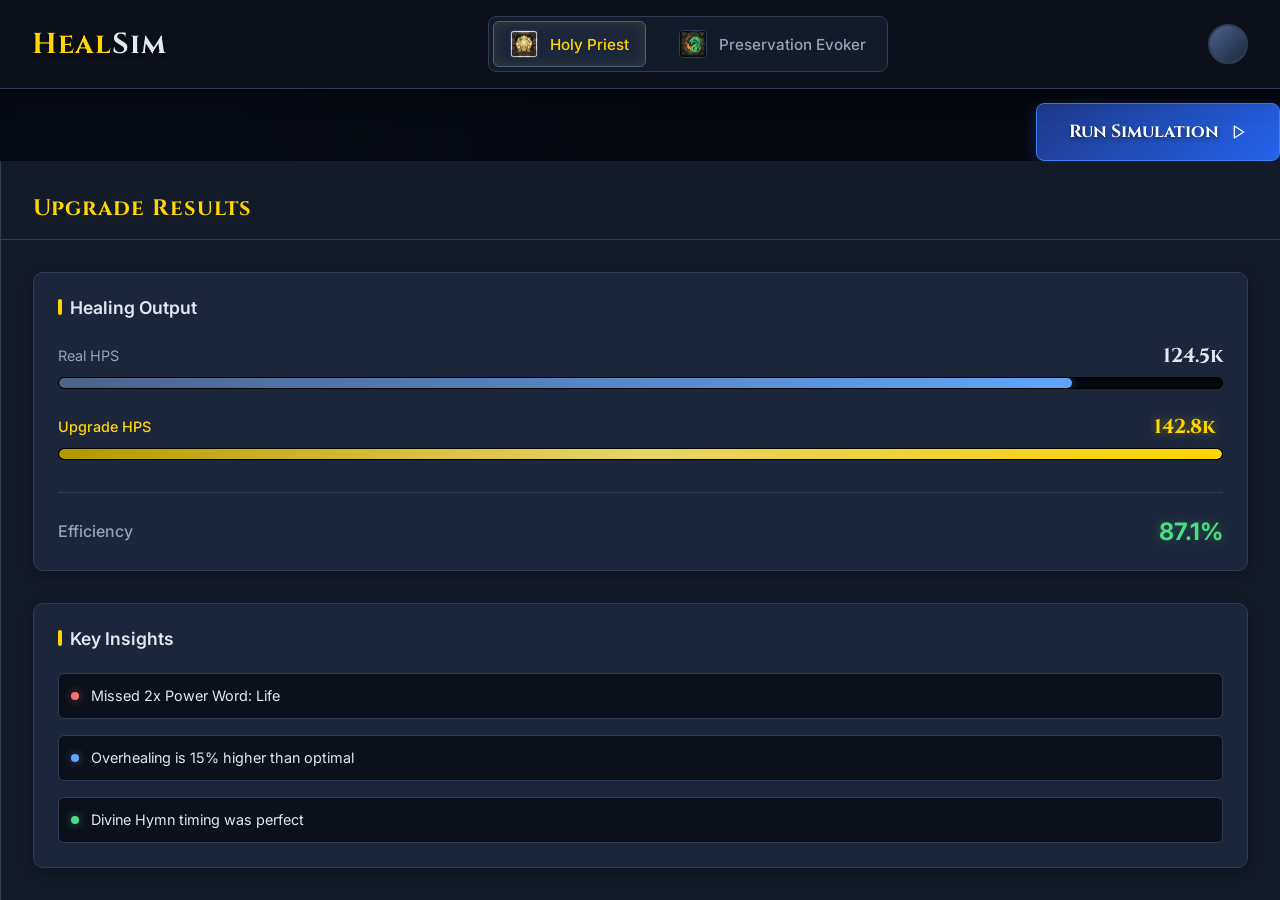
==== index.html @ 7f8eb834 "Primeiro commit" ====
<!DOCTYPE html>
<html lang="en">

<head>
    <meta charset="UTF-8">
    <meta name="viewport" content="width=device-width, initial-scale=1.0">
    <meta name="referrer" content="no-referrer">
    <title>HealSim - WoW Healer Simulator</title>
    <link rel="stylesheet" href="styles.css">
    <link href="https://fonts.googleapis.com/css2?family=Cinzel:wght@500;700&family=Inter:wght@400;500;600&display=swap"
        rel="stylesheet">
    <script>const whTooltips = { colorLinks: false, iconizeLinks: true, renameLinks: false };</script>
    <script src="https://wow.zamimg.com/widgets/power.js"></script>
</head>

<body>
    <div class="dashboard-container">
        <!-- Top Navigation / Class Selector -->
        <header class="topbar">
            <div class="logo">
                <span class="logo-gold">Heal</span>Sim
            </div>
            <div class="class-selector">
                <button class="class-btn active" id="btn-priest">
                    <img src="assets/holy_priest_icon.png" alt="Holy Priest" class="class-icon">
                    <span>Holy Priest</span>
                </button>
                <button class="class-btn" id="btn-evoker">
                    <img src="assets/evoker_icon.png" alt="Preservation Evoker" class="class-icon">
                    <span>Preservation Evoker</span>
                </button>
            </div>
            <div class="user-profile">
                <!-- User placeholder -->
                <div class="avatar"></div>
            </div>
        </header>

        <div class="main-layout">
            <!-- Center Panel -->
            <main class="center-panel">
                <section class="simulation-options-section">
                    <h2 class="section-title">
                        <svg xmlns="http://www.w3.org/2000/svg" width="20" height="20" viewBox="0 0 24 24" fill="none"
                            stroke="var(--gold)" stroke-width="2" stroke-linecap="round" stroke-linejoin="round"
                            style="margin-right: 8px; vertical-align: middle;">
                            <polyline points="9 11 12 14 22 4"></polyline>
                            <path d="M21 12v7a2 2 0 0 1-2 2H5a2 2 0 0 1-2-2V5a2 2 0 0 1 2-2h11"></path>
                        </svg>
                        Simulation Options
                    </h2>

                    <div class="sim-options-grid">
                        <div class="sim-option-group">
                            <label for="fight-style">Fight Style</label>
                            <select id="fight-style" class="sim-dropdown">
                                <option value="Dungeon">Mythic+ (5-man)</option>
                                <option value="Raid">Raid (20-man)</option>
                            </select>
                            <span class="option-hint">Scales base healing throughput & AoE effectiveness.</span>
                        </div>

                        <div class="sim-option-group">
                            <label for="fight-length">Fight Length</label>
                            <select id="fight-length" class="sim-dropdown">
                                <option value="120">2 minutes (Quick Boss / Trash)</option>
                                <option value="180" selected>3 minutes (Average M+ Boss)</option>
                                <option value="300">5 minutes (Raid Boss / Tyrannical)</option>
                                <option value="420">7 minutes (End Boss)</option>
                            </select>
                            <span class="option-hint">Longer fights heavily tax Mana Efficiency.</span>
                        </div>

                        <div class="sim-option-group" style="grid-column: span 2;">
                            <label for="healing-requirement">Primary Healing Requirement</label>
                            <select id="healing-requirement" class="sim-dropdown">
                                <option value="Balanced" selected>Balanced Profile (Mix of all)</option>
                                <option value="Spot">Spot Healing (Heavy Single Target tank/player damage)</option>
                                <option value="Burst">Burst Healing (Sudden massive AoE drops)</option>
                                <option value="Sustain">Sustain Healing (Heavy continuous aura damage rot)</option>
                                <option value="Ramp">Ramp Healing (Large predictable hits requiring setup)</option>
                            </select>
                            <span class="option-hint">Dictates efficiency based on Class Toolkit & Talents.</span>
                        </div>
                    </div>
                </section>

                <section class="simulation-config-section">
                    <div class="section-header-row">
                        <h2 class="section-title">Player Configuration</h2>
                        <button id="btn-load-stats" class="btn-secondary">
                            <svg xmlns="http://www.w3.org/2000/svg" width="14" height="14" viewBox="0 0 24 24"
                                fill="none" stroke="currentColor" stroke-width="2" stroke-linecap="round"
                                stroke-linejoin="round">
                                <path d="M21 15v4a2 2 0 0 1-2 2H5a2 2 0 0 1-2-2v-4"></path>
                                <polyline points="7 10 12 15 17 10"></polyline>
                                <line x1="12" y1="15" x2="12" y2="3"></line>
                            </svg>
                            Load Real Stats from Log
                        </button>
                    </div>

                    <div class="config-grid">
                        <!-- Stats Column / SimC Import -->
                        <div>
                            <div class="stats-panel" id="simc-import-section">
                                <h3 class="panel-subtitle"
                                    style="display: flex; justify-content: space-between; align-items: center;">
                                    Import /simc Output
                                    <svg xmlns="http://www.w3.org/2000/svg" width="16" height="16" viewBox="0 0 24 24"
                                        fill="none" stroke="currentColor" stroke-width="2" stroke-linecap="round"
                                        stroke-linejoin="round" style="color: var(--gold);">
                                        <path d="M21 15v4a2 2 0 0 1-2 2H5a2 2 0 0 1-2-2v-4"></path>
                                        <polyline points="7 10 12 15 17 10"></polyline>
                                        <line x1="12" y1="15" x2="12" y2="3"></line>
                                    </svg>
                                </h3>
                                <p style="color: var(--text-muted); font-size: 0.85rem; margin-bottom: 1rem;">Paste your
                                    SimulationCraft output below to load your Equipped Gear, Bags, and Great Vault.</p>
                                <textarea id="simc-input-text" class="stat-input"
                                    style="width: 100%; height: 120px; font-family: monospace; resize: vertical; padding: 0.5rem; border-color: var(--gold);"
                                    placeholder="Paste SimC text here..."></textarea>
                                <button id="btn-import-simc" class="btn-primary"
                                    style="width: 100%; margin-top: 1rem; padding: 0.75rem;">Import Gear &
                                    Talents</button>
                            </div>

                            <div class="stats-panel" style="margin-top: 1.5rem; opacity: 0.7;">
                                <h3 class="panel-subtitle">Manual Stat Overrides</h3>

                                <div class="stat-row"
                                    style="border-bottom: 1px solid var(--border-metal); padding-bottom: 0.5rem; margin-bottom: 1rem;">
                                    <label style="color: var(--gold);">Stat Profile</label>
                                    <div style="display: flex; gap: 1rem;">
                                        <label
                                            style="color: var(--text-main); width: 80px; text-align: center;">Base</label>
                                        <label style="color: #4ade80; width: 80px; text-align: center;">+Item</label>
                                    </div>
                                </div>
                                <div class="stat-row">
                                    <label>Intellect</label>
                                    <div style="display: flex; gap: 1rem;">
                                        <input type="number" id="base-intellect" class="stat-input" style="width: 80px;"
                                            value="14500">
                                        <input type="number" id="upg-intellect" class="stat-input"
                                            style="width: 80px; border-color: rgba(74, 222, 128, 0.5); color: #4ade80;"
                                            value="0">
                                    </div>
                                </div>
                                <div class="stat-row">
                                    <label>Haste Rating</label>
                                    <div style="display: flex; gap: 1rem;">
                                        <input type="number" id="base-haste" class="stat-input" style="width: 80px;"
                                            value="4200">
                                        <input type="number" id="upg-haste" class="stat-input"
                                            style="width: 80px; border-color: rgba(74, 222, 128, 0.5); color: #4ade80;"
                                            value="0">
                                    </div>
                                </div>
                                <div class="stat-row">
                                    <label>Critical Strike</label>
                                    <div style="display: flex; gap: 1rem;">
                                        <input type="number" id="base-crit" class="stat-input" style="width: 80px;"
                                            value="3800">
                                        <input type="number" id="upg-crit" class="stat-input"
                                            style="width: 80px; border-color: rgba(74, 222, 128, 0.5); color: #4ade80;"
                                            value="0">
                                    </div>
                                </div>
                                <div class="stat-row">
                                    <label>Mastery</label>
                                    <div style="display: flex; gap: 1rem;">
                                        <input type="number" id="base-mastery" class="stat-input" style="width: 80px;"
                                            value="2100">
                                        <input type="number" id="upg-mastery" class="stat-input"
                                            style="width: 80px; border-color: rgba(74, 222, 128, 0.5); color: #4ade80;"
                                            value="0">
                                    </div>
                                </div>
                                <div class="stat-row">
                                    <label>Versatility</label>
                                    <div style="display: flex; gap: 1rem;">
                                        <input type="number" id="base-versatility" class="stat-input"
                                            style="width: 80px;" value="1500">
                                        <input type="number" id="upg-versatility" class="stat-input"
                                            style="width: 80px; border-color: rgba(74, 222, 128, 0.5); color: #4ade80;"
                                            value="0">
                                    </div>
                                </div>
                            </div>
                        </div>
                    </div>

                    <!-- Talents Column -->
                    <div class="talents-panel">
                        <h3 class="panel-subtitle">Talents & Synergies</h3>

                        <!-- Visual Talent Calculator -->
                        <div class="talent-calculator-panel mt-4">
                            <div class="section-header-row">
                                <h2 class="section-title">Talent Trees</h2>
                            </div>
                            <div class="talent-tree-container"
                                style="display: flex; gap: 1rem; overflow-x: auto; padding-bottom: 1rem;">

                                <!-- Panel 1: Class Tree -->
                                <div class="tree-panel"
                                    style="flex: 1; min-width: 250px; background: rgba(0,0,0,0.2); border-radius: 8px; padding: 1rem;">
                                    <div
                                        style="text-align: center; color: var(--gold); margin-bottom: 1rem; font-weight: bold; text-transform: uppercase; font-size: 0.9rem; letter-spacing: 1px;">
                                        Priest</div>
                                    <div class="talent-grid class-grid" style="position: relative;">
                                        <svg class="talent-connections" id="class-links-svg"
                                            style="position:absolute; top:0; left:0; width:100%; height:100%; pointer-events:none; z-index:0;"></svg>
                                        <div id="priest-class-tree"
                                            style="position:relative; z-index:1; display:grid; grid-template-columns: repeat(9, 1fr); gap: 0.5rem;">
                                        </div>
                                    </div>
                                    <div class="talent-points-counter" style="text-align: center; margin-top: 1rem;">
                                        <span id="class-points-spent">0</span> / 31
                                    </div>
                                </div>

                                <!-- Panel 2: Hero Tree -->
                                <div class="tree-panel hero-panel"
                                    style="flex: 0.8; min-width: 200px; background: rgba(0,0,0,0.2); border-radius: 8px; padding: 1rem; border: 1px solid rgba(255, 215, 0, 0.3);">
                                    <div style="text-align: center; color: var(--gold); margin-bottom: 1rem;">
                                        <select id="hero-talent-select" class="hero-talent-dropdown"
                                            style="background: transparent; border: none; color: var(--gold); font-size: 1rem; font-weight: bold; cursor: pointer; outline: none; text-align: center; text-transform: uppercase;">
                                            <option value="archon">Archon</option>
                                            <option value="oracle">Oracle</option>
                                        </select>
                                    </div>
                                    <div class="talent-grid hero-grid" style="position: relative;">
                                        <svg class="talent-connections" id="hero-links-svg"
                                            style="position:absolute; top:0; left:0; width:100%; height:100%; pointer-events:none; z-index:0;"></svg>
                                        <div id="hero-talent-tree"
                                            style="position:relative; z-index:1; display:grid; grid-template-columns: repeat(5, 1fr); gap: 0.5rem;">
                                        </div>
                                    </div>
                                </div>

                                <!-- Panel 3: Spec Tree -->
                                <div class="tree-panel"
                                    style="flex: 1; min-width: 250px; background: rgba(0,0,0,0.2); border-radius: 8px; padding: 1rem;">
                                    <div
                                        style="text-align: center; color: var(--gold); margin-bottom: 1rem; font-weight: bold; text-transform: uppercase; font-size: 0.9rem; letter-spacing: 1px;">
                                        Holy</div>
                                    <div class="talent-grid spec-grid" style="position: relative;">
                                        <svg class="talent-connections" id="spec-links-svg"
                                            style="position:absolute; top:0; left:0; width:100%; height:100%; pointer-events:none; z-index:0;"></svg>
                                        <div id="holy-spec-tree"
                                            style="position:relative; z-index:1; display:grid; grid-template-columns: repeat(9, 1fr); gap: 0.5rem;">
                                        </div>
                                    </div>
                                    <div class="talent-points-counter" style="text-align: center; margin-top: 1rem;">
                                        <span id="spec-points-spent">0</span> / 30
                                    </div>
                                </div> <!-- Closes tree-panel -->

                            </div> <!-- Closes talent-tree-container -->
                        </div> <!-- Closes talent-calculator-panel -->
                    </div> <!-- Closes talents-panel -->
        </div> <!-- Closes config-grid -->

        <!-- Full Width Top Gear Grid (Raidbots Style) -->
        <div id="top-gear-section"
            style="display: none; margin-top: 2rem; background: rgba(0,0,0,0.2); border: 1px solid var(--border-metal); border-radius: 8px; padding: 1.5rem;">
            <div class="section-header-row"
                style="margin-bottom: 1rem; border-bottom: 1px solid rgba(255, 255, 255, 0.1); padding-bottom: 0.5rem;">
                <h2 class="section-title" style="color: var(--gold); font-size: 1.2rem;">Top Gear Selection</h2>
                <span style="font-size: 0.85rem; color: var(--text-muted);">Select multiple pieces of gear to simulate
                    upgrades</span>
            </div>

            <div id="gear-list-container" class="raidbots-gear-grid">
                <!-- JS will inject slot groups and gear cards here -->
            </div>
        </div>

        <div class="action-row">
            <button class="btn-analyze" id="btn-simulate">
                Run Simulation
                <svg xmlns="http://www.w3.org/2000/svg" width="16" height="16" viewBox="0 0 24 24" fill="none"
                    stroke="currentColor" stroke-width="2" stroke-linecap="round" stroke-linejoin="round">
                    <polygon points="5 3 19 12 5 21 5 3"></polygon>
                </svg>
            </button>
        </div>
        </section>
        </main>

        <!-- Right Panel -->
        <aside class="right-panel">
            <div class="panel-header">
                <h2>Upgrade Results</h2>
            </div>

            <div class="results-container">
                <!-- Progress Card -->
                <div class="result-card performance-card">
                    <div class="card-title">Healing Output</div>

                    <div class="metric-row">
                        <span class="metric-label">Real HPS</span>
                        <span class="metric-value real-value">124.5k</span>
                    </div>

                    <div class="progress-track" title="Real HPS Output">
                        <div class="progress-fill real-fill" style="width: 0%;"></div>
                    </div>

                    <div class="metric-row mt-4">
                        <span class="metric-label highlight-gold">Upgrade HPS</span>
                        <div style="display: flex; gap: 0.5rem; align-items: baseline;">
                            <span class="metric-value potential-value">142.8k</span>
                            <span id="upgrade-diff-text"
                                style="color: #4ade80; font-size: 0.9rem; font-weight: 500;"></span>
                        </div>
                    </div>

                    <div class="progress-track potential-track" title="Upgrade HPS Output">
                        <div class="progress-fill potential-fill" style="width: 0%;">
                            <div class="progress-glow"></div>
                        </div>
                    </div>

                    <div class="efficiency-score">
                        <span>Efficiency</span>
                        <span class="score-value">87.1%</span>
                    </div>
                </div>

                <!-- Details Card -->
                <div class="result-card details-card">
                    <div class="card-title">Key Insights</div>
                    <ul class="insights-list">
                        <li>
                            <div class="insight-icon warning"></div>
                            <div class="insight-text">Missed 2x Power Word: Life</div>
                        </li>
                        <li>
                            <div class="insight-icon info"></div>
                            <div class="insight-text">Overhealing is 15% higher than optimal</div>
                        </li>
                        <li>
                            <div class="insight-icon success"></div>
                            <div class="insight-text">Divine Hymn timing was perfect</div>
                        </li>
                    </ul>
                </div>
            </div>
        </aside>
    </div>
    </div>

    <!-- JavaScript Base -->
    <script src="simc_parser.js"></script>
    <script src="talents.js"></script>
    <script src="script.js"></script>
</body>

</html>
---- styles.css ----
:root {
    /* Color Palette */
    --bg-darker: #05080f;
    --bg-dark: #0b101a;
    --bg-panel: #131a28;
    --bg-element: #1c263b;
    --bg-hover: #26334d;

    --border-metal: #2e3c54;
    --border-metal-light: #4c638a;

    --text-main: #e2e8f0;
    --text-muted: #94a3b8;

    --gold: #FFD700;
    --gold-dim: #b39700;
    --gold-glow: rgba(255, 215, 0, 0.4);

    --blue-dark: #1e3a8a;
    --blue-glow: rgba(30, 58, 138, 0.5);

    /* Typography */
    --font-ui: 'Inter', sans-serif;
    --font-fantasy: 'Cinzel', serif;
}

* {
    margin: 0;
    padding: 0;
    box-sizing: border-box;
}

body {
    background-color: var(--bg-darker);
    color: var(--text-main);
    font-family: var(--font-ui);
    height: 100vh;
    display: flex;
    justify-content: center;
    background-image:
        radial-gradient(circle at 10% 20%, rgba(30, 58, 138, 0.05) 0%, transparent 40%),
        radial-gradient(circle at 90% 80%, rgba(255, 215, 0, 0.03) 0%, transparent 40%);
    overflow: hidden;
}

.dashboard-container {
    width: 100%;
    max-width: 1600px;
    height: 100vh;
    display: flex;
    flex-direction: column;
}

/* --- Topbar --- */
.topbar {
    display: flex;
    justify-content: space-between;
    align-items: center;
    padding: 1rem 2rem;
    background-color: var(--bg-dark);
    border-bottom: 1px solid var(--border-metal);
    box-shadow: 0 4px 20px rgba(0, 0, 0, 0.5);
    z-index: 10;
}

.logo {
    font-family: var(--font-fantasy);
    font-size: 1.8rem;
    font-weight: 700;
    letter-spacing: 1px;
    text-shadow: 0 2px 4px rgba(0, 0, 0, 0.8);
}

.logo-gold {
    color: var(--gold);
}

.class-selector {
    display: flex;
    gap: 1rem;
    background-color: var(--bg-panel);
    padding: 0.25rem;
    border-radius: 8px;
    border: 1px solid var(--border-metal);
}

.class-btn {
    display: flex;
    align-items: center;
    gap: 0.75rem;
    padding: 0.5rem 1rem;
    background: transparent;
    border: 1px solid transparent;
    border-radius: 6px;
    color: var(--text-muted);
    font-family: var(--font-ui);
    font-size: 0.95rem;
    font-weight: 500;
    cursor: pointer;
    transition: all 0.3s ease;
}

.class-btn:hover {
    color: var(--text-main);
    background-color: var(--bg-element);
}

.class-btn.active {
    background-color: var(--bg-element);
    border-color: var(--border-metal-light);
    color: var(--gold);
    box-shadow: 0 0 15px rgba(255, 215, 0, 0.1) inset;
}

.class-icon {
    width: 28px;
    height: 28px;
    border-radius: 4px;
    border: 1px solid var(--border-metal);
    object-fit: cover;
}

.user-profile .avatar {
    width: 40px;
    height: 40px;
    border-radius: 50%;
    background: linear-gradient(135deg, var(--border-metal-light) 0%, var(--bg-element) 100%);
    border: 2px solid var(--border-metal);
}

/* --- Main Layout --- */
.main-layout {
    display: grid;
    grid-template-columns: 1fr 400px;
    flex: 1;
    overflow: hidden;
    min-height: 0;
}

/* --- Center Panel --- */
.center-panel {
    padding: 3rem;
    overflow-y: auto;
    display: flex;
    flex-direction: column;
    gap: 4rem;
    min-height: 0;
}

.section-title {
    font-family: var(--font-fantasy);
    font-size: 1.5rem;
    margin-bottom: 1.5rem;
    color: var(--text-main);
    border-bottom: 1px solid var(--border-metal);
    padding-bottom: 0.5rem;
    text-transform: uppercase;
    letter-spacing: 2px;
}

/* --- Simulation Options --- */
.simulation-options-section {
    background: var(--bg-panel);
    padding: 2rem;
    border-radius: 8px;
    border: 1px solid var(--border-metal);
}

.section-title {
    font-family: var(--font-fantasy);
    font-size: 1.5rem;
    color: var(--text-main);
    border-bottom: 1px solid var(--border-metal);
    padding-bottom: 0.5rem;
    margin-bottom: 1.5rem;
    display: flex;
    align-items: center;
}

.sim-options-grid {
    display: grid;
    grid-template-columns: 1fr 1fr;
    gap: 2rem;
}

.sim-option-group {
    display: flex;
    flex-direction: column;
    gap: 0.5rem;
}

.sim-option-group label {
    font-weight: 600;
    color: var(--text-main);
    font-size: 0.95rem;
}

.sim-dropdown {
    background: var(--bg-element);
    color: var(--text-main);
    border: 1px solid var(--border-metal);
    padding: 0.75rem 1rem;
    border-radius: 4px;
    font-family: var(--font-ui);
    font-size: 1rem;
    outline: none;
    cursor: pointer;
    appearance: none;
    background-image: url("data:image/svg+xml,%3Csvg xmlns='http://www.w3.org/2000/svg' viewBox='0 0 24 24' fill='none' stroke='%2394a3b8' stroke-width='2' stroke-linecap='round' stroke-linejoin='round'%3E%3Cpolyline points='6 9 12 15 18 9'%3E%3C/polyline%3E%3C/svg%3E");
    background-repeat: no-repeat;
    background-position: right 1rem center;
    background-size: 1rem;
}

.sim-dropdown:focus {
    border-color: var(--gold-dim);
}

.option-hint {
    font-size: 0.8rem;
    color: var(--text-muted);
}

/* --- Simulation Configurator --- */
.section-header-row {
    display: flex;
    justify-content: space-between;
    align-items: center;
    margin-bottom: 1.5rem;
}

.btn-secondary {
    display: flex;
    align-items: center;
    gap: 0.5rem;
    background: transparent;
    color: var(--gold-dim);
    border: 1px solid var(--border-metal);
    padding: 0.5rem 1rem;
    border-radius: 6px;
    font-family: var(--font-ui);
    font-weight: 500;
    font-size: 0.9rem;
    cursor: pointer;
    transition: all 0.3s ease;
}

.btn-secondary:hover {
    color: var(--gold);
    border-color: var(--gold);
    background: rgba(212, 175, 55, 0.1);
}

.config-grid {
    display: grid;
    grid-template-columns: 1fr 1fr;
    gap: 2rem;
    margin-bottom: 2rem;
}

.panel-subtitle {
    font-family: var(--font-fantasy);
    color: var(--gold);
    font-size: 1.1rem;
    margin-bottom: 1.5rem;
    border-bottom: 1px dashed var(--border-metal);
    padding-bottom: 0.5rem;
}



.hero-talent-section {
    display: flex;
    justify-content: space-between;
    align-items: center;
    margin-bottom: 1.5rem;
    background: rgba(20, 24, 33, 0.4);
    padding: 1rem;
    border-radius: 6px;
    border: 1px solid var(--border-metal);
}

.hero-talent-label {
    font-weight: 600;
    color: var(--gold);
    font-family: var(--font-ui);
}

.hero-talent-dropdown {
    background: var(--bg-surface);
    color: var(--text-base);
    border: 1px solid var(--border-metal);
    padding: 0.5rem 1rem;
    border-radius: 4px;
    font-family: var(--font-ui);
    font-size: 0.95rem;
    outline: none;
    cursor: pointer;
    min-width: 150px;
}

.hero-talent-dropdown:focus {
    border-color: var(--gold-dim);
}

.stats-panel {
    background: var(--bg-panel);
    padding: 1.5rem;
    border-radius: 8px;
    border: 1px solid var(--border-metal);
}

.stat-row {
    display: flex;
    justify-content: space-between;
    align-items: center;
    margin-bottom: 1rem;
}

.stat-row label {
    color: var(--text-muted);
    font-size: 0.95rem;
    font-weight: 500;
}

.stat-input {
    background: var(--bg-darker);
    border: 1px solid var(--border-metal);
    color: var(--text-main);
    padding: 0.5rem 0.75rem;
    border-radius: 4px;
    width: 100px;
    font-family: var(--font-ui);
    font-size: 1rem;
    text-align: right;
    outline: none;
    transition: border-color 0.3s ease;
}

.stat-input:focus {
    border-color: var(--gold);
    box-shadow: 0 0 8px var(--gold-glow);
}

/* --- Visual Talent Calculator --- */
.talent-calculator-panel {
    background: var(--bg-panel);
    padding: 1.5rem;
    border-radius: 8px;
    border: 1px solid var(--border-metal);
}

.talent-points-counter {
    background: var(--bg-dark);
    padding: 0.25rem 0.75rem;
    border-radius: 4px;
    border: 1px solid var(--gold-dim);
    font-family: var(--font-fantasy);
    color: var(--gold);
    font-size: 1.2rem;
    text-shadow: 0 0 5px rgba(255, 215, 0, 0.4);
}

.talent-tree-container {
    position: relative;
    width: 100%;
    min-height: 500px;
    /* Big enough for the grid */
    background-color: var(--bg-darker);
    border: 1px solid #000;
    border-radius: 6px;
    padding: 20px;
    overflow: hidden;
    /* Optional: A subtle dark hex background pattern could go here */
}

/* SVG Lines between nodes */
.talent-connections {
    position: absolute;
    top: 0;
    left: 0;
    width: 100%;
    height: 100%;
    pointer-events: none;
    /* Let clicks pass through */
    z-index: 1;
}

.talent-link-line {
    stroke: var(--border-metal);
    stroke-width: 3;
    transition: stroke 0.3s ease, stroke-width 0.3s ease;
}

.talent-link-line.active {
    stroke: var(--gold);
    stroke-width: 4;
    filter: drop-shadow(0 0 4px var(--gold-glow));
}

/* The Grid */
.talent-grid {
    display: grid;
    /* 10 columns across, roughly */
    grid-template-columns: repeat(10, 1fr);
    /* Auto rows */
    grid-auto-rows: 60px;
    gap: 15px;
    position: relative;
    z-index: 2;
    /* Above the SVG lines */
}

/* A Single Node */
.talent-node-wrapper {
    position: relative;
    width: 48px;
    height: 48px;
    justify-self: center;
    /* Center horizontally in cell */
    align-self: center;
    /* Center vertically in cell */
    cursor: pointer;
    user-select: none;
    transition: transform 0.2s cubic-bezier(0.175, 0.885, 0.32, 1.275);
}

.talent-node-wrapper:hover {
    transform: scale(1.1);
}

/* The actual icon image */
.talent-icon {
    width: 100%;
    height: 100%;
    object-fit: cover;
    filter: grayscale(100%) brightness(0.5);
    /* Inactive by default */
    transition: all 0.3s ease;
    border: 2px solid var(--border-metal);
}

/* Shapes based on talent type */
.talent-type-passive .talent-icon {
    border-radius: 50%;
    /* Circles for passives */
}

.talent-type-active .talent-icon {
    border-radius: 4px;
    /* Squares with slightly rounded corners for active abilities */
}

.talent-type-hero .talent-icon {
    border-radius: 0;
    clip-path: polygon(50% 0%, 100% 25%, 100% 75%, 50% 100%, 0% 75%, 0% 25%);
    /* WoW Hexagonal Hero Talents */
}

/* Active State (Gold) */
.talent-node-wrapper.active .talent-icon {
    filter: grayscale(0%) brightness(1);
    border-color: var(--gold);
    box-shadow: 0 0 12px var(--gold-glow);
}

/* Points Badge (e.g. "1/2" or "1/1") */
.talent-points {
    position: absolute;
    bottom: -6px;
    right: -6px;
    background: #000;
    border: 1px solid var(--gold-dim);
    color: #fff;
    font-size: 0.75rem;
    font-weight: bold;
    padding: 1px 4px;
    border-radius: 3px;
    pointer-events: none;
}

.talent-node-wrapper.maxed .talent-points {
    color: var(--gold);
    border-color: var(--gold);
}

/* Tooltip (Hover Name) */
.talent-tooltip {
    position: absolute;
    bottom: 110%;
    left: 50%;
    transform: translateX(-50%);
    background: rgba(0, 0, 0, 0.9);
    border: 1px solid var(--border-metal-light);
    color: #fff;
    padding: 6px 10px;
    border-radius: 4px;
    font-size: 0.8rem;
    white-space: nowrap;
    pointer-events: none;
    opacity: 0;
    transition: opacity 0.2s ease;
    z-index: 100;
}

.talent-node-wrapper:hover .talent-tooltip {
    opacity: 1;
}

.action-row {
    display: flex;
    justify-content: flex-end;
}

.btn-analyze {
    display: flex;
    align-items: center;
    gap: 0.75rem;
    background: linear-gradient(135deg, var(--blue-dark) 0%, #2563eb 100%);
    color: #fff;
    border: 1px solid #3b82f6;
    padding: 1rem 2rem;
    border-radius: 8px;
    font-family: var(--font-fantasy);
    font-weight: 700;
    font-size: 1.1rem;
    cursor: pointer;
    transition: all 0.3s ease;
    text-shadow: 0 2px 4px rgba(0, 0, 0, 0.5);
    box-shadow: 0 4px 15px rgba(37, 99, 235, 0.3);
}

.btn-analyze:hover {
    background: linear-gradient(135deg, #2563eb 0%, #3b82f6 100%);
    box-shadow: 0 0 20px rgba(59, 130, 246, 0.6);
    transform: translateY(-2px);
    border-color: #60a5fa;
}

/* --- Right Panel (Results) --- */
.right-panel {
    background-color: var(--bg-panel);
    border-left: 1px solid var(--border-metal);
    display: flex;
    flex-direction: column;
}

.panel-header {
    padding: 2rem 2rem 1rem 2rem;
    border-bottom: 1px solid var(--border-metal);
}

.panel-header h2 {
    font-family: var(--font-fantasy);
    color: var(--gold);
    font-size: 1.4rem;
    letter-spacing: 1px;
}

.results-container {
    padding: 2rem;
    overflow-y: auto;
    display: flex;
    flex-direction: column;
    gap: 2rem;
}

.result-card {
    background-color: var(--bg-element);
    border: 1px solid var(--border-metal);
    border-radius: 10px;
    padding: 1.5rem;
    box-shadow: 0 4px 12px rgba(0, 0, 0, 0.2);
}

.card-title {
    font-size: 1.1rem;
    font-weight: 600;
    color: var(--text-main);
    margin-bottom: 1.5rem;
    display: flex;
    align-items: center;
}

.card-title::before {
    content: '';
    display: inline-block;
    width: 4px;
    height: 16px;
    background-color: var(--gold);
    margin-right: 0.5rem;
    border-radius: 2px;
}

.metric-row {
    display: flex;
    justify-content: space-between;
    align-items: center;
    margin-bottom: 0.5rem;
}

.mt-4 {
    margin-top: 1.5rem;
}

.metric-label {
    font-size: 0.9rem;
    color: var(--text-muted);
}

.highlight-gold {
    color: var(--gold);
    font-weight: 500;
}

.metric-value {
    font-family: var(--font-fantasy);
    font-size: 1.25rem;
    font-weight: 700;
}

.real-value {
    color: var(--text-main);
}

.potential-value {
    color: var(--gold);
    text-shadow: 0 0 10px var(--gold-glow);
}

/* Progress Bars */
.progress-track {
    width: 100%;
    height: 12px;
    background-color: var(--bg-darker);
    border-radius: 6px;
    overflow: hidden;
    position: relative;
    border: 1px solid #000;
    box-shadow: inset 0 2px 4px rgba(0, 0, 0, 0.5);
}

.progress-fill {
    height: 100%;
    border-radius: 6px;
    transition: width 1s cubic-bezier(0.2, 0.8, 0.2, 1);
}

.real-fill {
    background: linear-gradient(90deg, var(--border-metal-light) 0%, #60a5fa 100%);
    box-shadow: 0 0 10px rgba(96, 165, 250, 0.4);
}

.potential-fill {
    background: linear-gradient(90deg, var(--gold-dim) 0%, var(--gold) 100%);
    position: relative;
    overflow: hidden;
}

.progress-glow {
    position: absolute;
    top: 0;
    left: 0;
    right: 0;
    bottom: 0;
    background: linear-gradient(90deg, transparent, rgba(255, 255, 255, 0.4), transparent);
    animation: sweep 2s infinite linear;
}

@keyframes sweep {
    0% {
        transform: translateX(-100%);
    }

    100% {
        transform: translateX(100%);
    }
}

.efficiency-score {
    margin-top: 2rem;
    padding-top: 1.5rem;
    border-top: 1px solid var(--border-metal);
    display: flex;
    justify-content: space-between;
    align-items: center;
}

.efficiency-score span:first-child {
    color: var(--text-muted);
    font-weight: 500;
}

.score-value {
    font-size: 1.5rem;
    font-weight: 700;
    color: #4ade80;
    /* Green tint for good efficiency */
    text-shadow: 0 0 10px rgba(74, 222, 128, 0.3);
}

/* Insights List */
.insights-list {
    list-style: none;
    display: flex;
    flex-direction: column;
    gap: 1rem;
}

.insights-list li {
    display: flex;
    align-items: flex-start;
    gap: 0.75rem;
    background: var(--bg-dark);
    padding: 0.75rem;
    border-radius: 6px;
    border: 1px solid var(--border-metal);
}

.insight-icon {
    width: 8px;
    height: 8px;
    border-radius: 50%;
    margin-top: 6px;
    flex-shrink: 0;
}

.insight-icon.warning {
    background-color: #f87171;
    box-shadow: 0 0 8px rgba(248, 113, 113, 0.5);
}

.insight-icon.info {
    background-color: #60a5fa;
    box-shadow: 0 0 8px rgba(96, 165, 250, 0.5);
}

.insight-icon.success {
    background-color: #4ade80;
    box-shadow: 0 0 8px rgba(74, 222, 128, 0.5);
}

.insight-text {
    font-size: 0.9rem;
    line-height: 1.4;
    color: var(--text-main);

}

/* ========================================================================= */
/* RAIDBOTS STYLE TOP GEAR UI */
/* ========================================================================= */

.raidbots-gear-grid {
    display: grid;
    grid-template-columns: repeat(auto-fill, minmax(280px, 1fr));
    gap: 1.5rem;
    align-items: start;
}

.gear-slot-group {
    background: transparent;
    display: flex;
    flex-direction: column;
    gap: 0.5rem;
}

.gear-slot-title {
    color: var(--text-main);
    font-size: 1rem;
    font-weight: 700;
    letter-spacing: 1.5px;
    margin-bottom: 0.25rem;
    border-bottom: 2px solid rgba(255, 255, 255, 0.1);
    padding-bottom: 0.25rem;
}

.gear-card {
    display: flex;
    align-items: center;
    background: rgba(30, 30, 35, 0.95);
    border: 1px solid var(--border-metal);
    border-radius: 4px;
    padding: 0.5rem;
    cursor: pointer;
    transition: all 0.2s ease;
    box-shadow: 0 4px 6px rgba(0, 0, 0, 0.3);
}

.gear-card:hover {
    background: rgba(45, 45, 55, 0.95);
    border-color: rgba(255, 255, 255, 0.3);
}

.gear-card.selected {
    border: 1px solid var(--gold);
    background: rgba(40, 35, 20, 0.95);
    box-shadow: inset 0 0 10px rgba(255, 215, 0, 0.1);
}

.gear-icon-placeholder {
    width: 36px;
    height: 36px;
    border-radius: 4px;
    background: #111;
    margin-right: 0.75rem;
    flex-shrink: 0;
    border: 2px solid #555;
}

.quality-epic {
    border-color: #a335ee;
    box-shadow: inset 0 0 5px rgba(163, 53, 238, 0.5);
}

.quality-rare {
    border-color: #0070dd;
    box-shadow: inset 0 0 5px rgba(0, 112, 221, 0.5);
}

.gear-details {
    display: flex;
    flex-direction: column;
    overflow: hidden;
}

.gear-name {
    color: var(--gold);
    /* Use a default item color or map from JS */
    font-size: 0.9rem;
    font-weight: 600;
    white-space: nowrap;
    overflow: hidden;
    text-overflow: ellipsis;
}

.gear-card:not(.selected) .gear-name {
    color: var(--text-main);
}

.gear-ilvl {
    font-size: 0.85rem;
    color: #4ade80;
    /* A green tint for ilvl like in screenshots */
    display: flex;
    align-items: center;
    margin-top: 0.1rem;
}
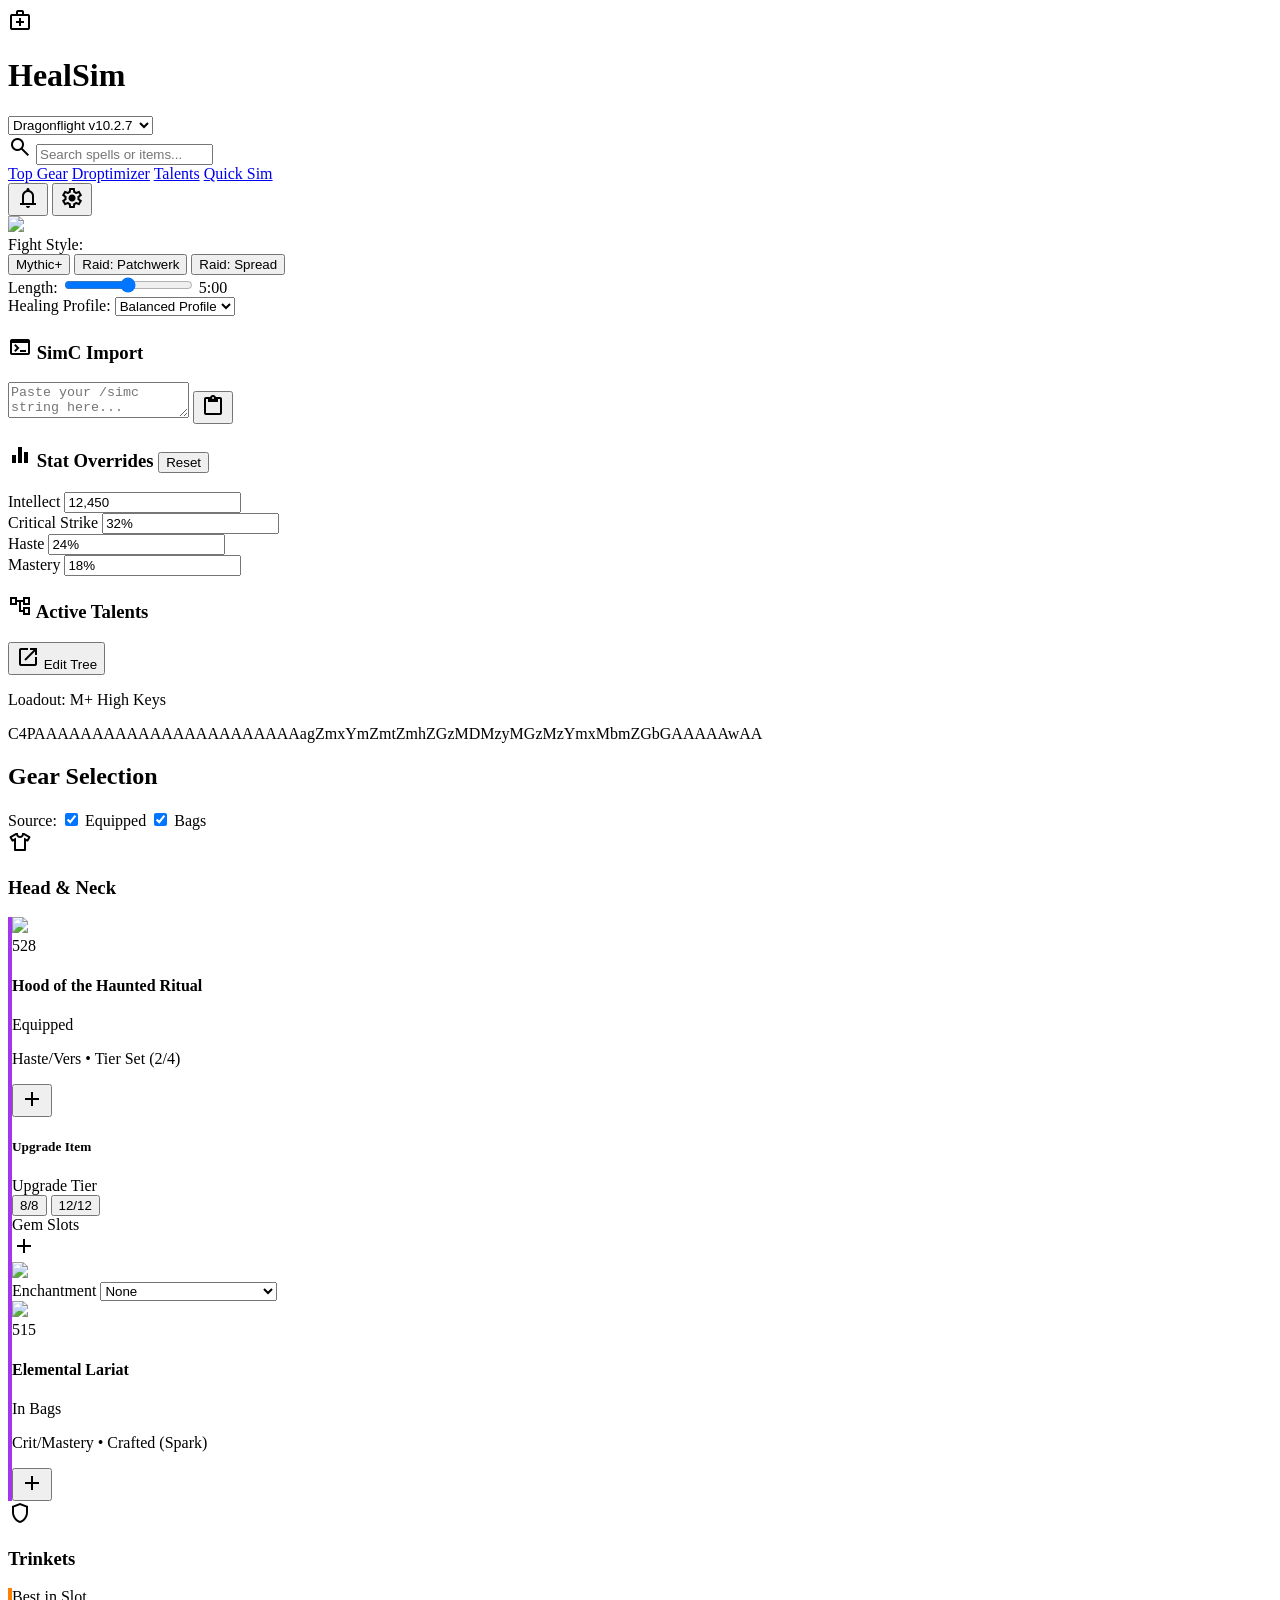
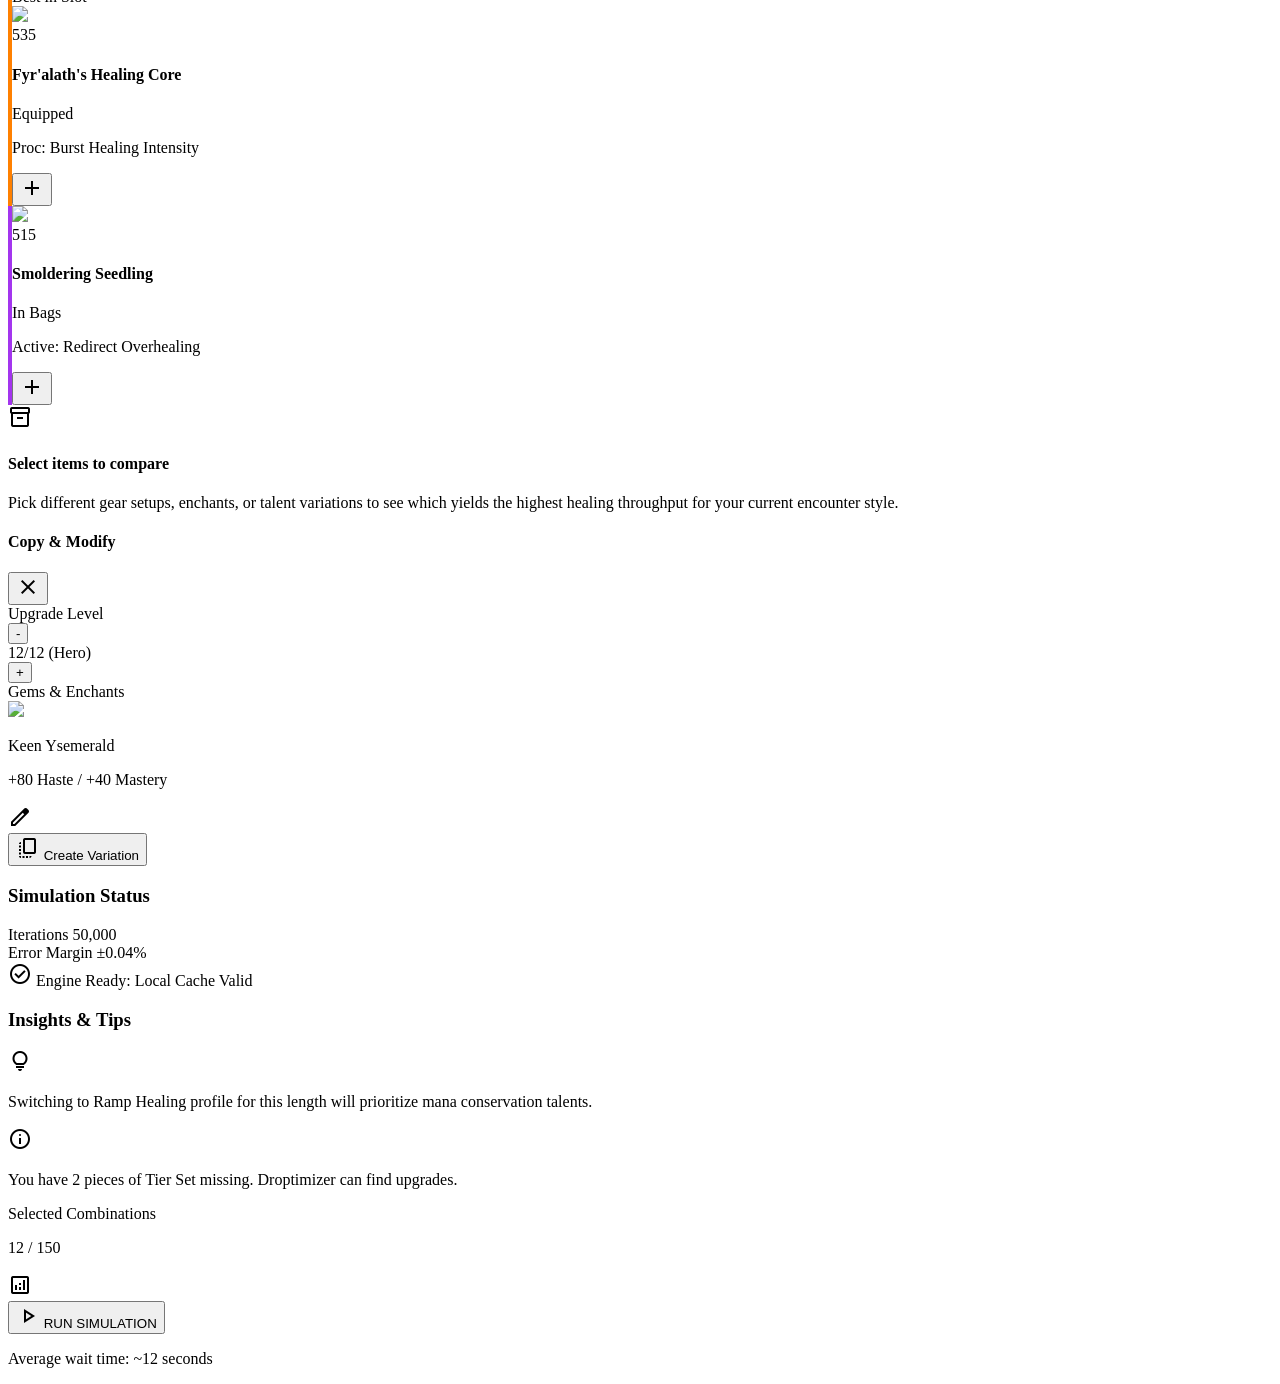
==== commit 0f34fb8d: "style: aplicar diretrizes GEMINI.md em general_settings e normalizar background-dark #121212" ====
--- a/index.html
+++ b/index.html
@@ -1,363 +1,530 @@
 <!DOCTYPE html>
-<html lang="en">
+
+<html class="dark" lang="en">
 
 <head>
-    <meta charset="UTF-8">
-    <meta name="viewport" content="width=device-width, initial-scale=1.0">
-    <meta name="referrer" content="no-referrer">
-    <title>HealSim - WoW Healer Simulator</title>
-    <link rel="stylesheet" href="styles.css">
-    <link href="https://fonts.googleapis.com/css2?family=Cinzel:wght@500;700&family=Inter:wght@400;500;600&display=swap"
-        rel="stylesheet">
-    <script>const whTooltips = { colorLinks: false, iconizeLinks: true, renameLinks: false };</script>
-    <script src="https://wow.zamimg.com/widgets/power.js"></script>
+    <meta charset="utf-8" />
+    <meta content="width=device-width, initial-scale=1.0" name="viewport" />
+    <title>HealSim | Pro WoW Healer Simulation</title>
+    <script src="https://cdn.tailwindcss.com?plugins=forms,container-queries"></script>
+    <link
+        href="https://fonts.googleapis.com/css2?family=Material+Symbols+Outlined:wght,FILL@100..700,0..1&amp;display=swap"
+        rel="stylesheet" />
+    <link href="https://fonts.googleapis.com/css2?family=Inter:wght@400;500;600;700&amp;display=swap"
+        rel="stylesheet" />
+    <link
+        href="https://fonts.googleapis.com/css2?family=Material+Symbols+Outlined:wght,FILL@100..700,0..1&amp;display=swap"
+        rel="stylesheet" />
+    <script id="tailwind-config">
+        tailwind.config = {
+            darkMode: "class",
+            theme: {
+                extend: {
+                    colors: {
+                        "primary": "#ffd000",
+                        "background-light": "#f8f8f5",
+                        "background-dark": "#121212",
+                        "surface": "#1e1e1e",
+                        "border-dark": "#2D2D2D",
+                    },
+                    fontFamily: {
+                        "display": ["Inter", "sans-serif"]
+                    },
+                    borderRadius: { "DEFAULT": "0.25rem", "lg": "0.5rem", "xl": "0.75rem", "full": "9999px" },
+                },
+            },
+        }
+    </script>
+    <style>
+        ::-webkit-scrollbar {
+            width: 6px;
+        }
+
+        ::-webkit-scrollbar-track {
+            background: #121212;
+        }
+
+        ::-webkit-scrollbar-thumb {
+            background: #333333;
+            border-radius: 10px;
+        }
+
+        ::-webkit-scrollbar-thumb:hover {
+            background: #444444;
+        }
+
+        .item-rarity-epic {
+            border-left: 4px solid #a335ee;
+        }
+
+        .item-rarity-legendary {
+            border-left: 4px solid #ff8000;
+        }
+
+        .class-priest {
+            color: #ffffff;
+        }
+
+        .class-druid {
+            color: #ff7d0a;
+        }
+
+        .class-paladin {
+            color: #f58cba;
+        }
+    </style>
 </head>
 
-<body>
-    <div class="dashboard-container">
-        <!-- Top Navigation / Class Selector -->
-        <header class="topbar">
-            <div class="logo">
-                <span class="logo-gold">Heal</span>Sim
-            </div>
-            <div class="class-selector">
-                <button class="class-btn active" id="btn-priest">
-                    <img src="assets/holy_priest_icon.png" alt="Holy Priest" class="class-icon">
-                    <span>Holy Priest</span>
-                </button>
-                <button class="class-btn" id="btn-evoker">
-                    <img src="assets/evoker_icon.png" alt="Preservation Evoker" class="class-icon">
-                    <span>Preservation Evoker</span>
-                </button>
-            </div>
-            <div class="user-profile">
-                <!-- User placeholder -->
-                <div class="avatar"></div>
-            </div>
-        </header>
-
-        <div class="main-layout">
-            <!-- Center Panel -->
-            <main class="center-panel">
-                <section class="simulation-options-section">
-                    <h2 class="section-title">
-                        <svg xmlns="http://www.w3.org/2000/svg" width="20" height="20" viewBox="0 0 24 24" fill="none"
-                            stroke="var(--gold)" stroke-width="2" stroke-linecap="round" stroke-linejoin="round"
-                            style="margin-right: 8px; vertical-align: middle;">
-                            <polyline points="9 11 12 14 22 4"></polyline>
-                            <path d="M21 12v7a2 2 0 0 1-2 2H5a2 2 0 0 1-2-2V5a2 2 0 0 1 2-2h11"></path>
-                        </svg>
-                        Simulation Options
-                    </h2>
-
-                    <div class="sim-options-grid">
-                        <div class="sim-option-group">
-                            <label for="fight-style">Fight Style</label>
-                            <select id="fight-style" class="sim-dropdown">
-                                <option value="Dungeon">Mythic+ (5-man)</option>
-                                <option value="Raid">Raid (20-man)</option>
-                            </select>
-                            <span class="option-hint">Scales base healing throughput & AoE effectiveness.</span>
-                        </div>
-
-                        <div class="sim-option-group">
-                            <label for="fight-length">Fight Length</label>
-                            <select id="fight-length" class="sim-dropdown">
-                                <option value="120">2 minutes (Quick Boss / Trash)</option>
-                                <option value="180" selected>3 minutes (Average M+ Boss)</option>
-                                <option value="300">5 minutes (Raid Boss / Tyrannical)</option>
-                                <option value="420">7 minutes (End Boss)</option>
-                            </select>
-                            <span class="option-hint">Longer fights heavily tax Mana Efficiency.</span>
-                        </div>
-
-                        <div class="sim-option-group" style="grid-column: span 2;">
-                            <label for="healing-requirement">Primary Healing Requirement</label>
-                            <select id="healing-requirement" class="sim-dropdown">
-                                <option value="Balanced" selected>Balanced Profile (Mix of all)</option>
-                                <option value="Spot">Spot Healing (Heavy Single Target tank/player damage)</option>
-                                <option value="Burst">Burst Healing (Sudden massive AoE drops)</option>
-                                <option value="Sustain">Sustain Healing (Heavy continuous aura damage rot)</option>
-                                <option value="Ramp">Ramp Healing (Large predictable hits requiring setup)</option>
-                            </select>
-                            <span class="option-hint">Dictates efficiency based on Class Toolkit & Talents.</span>
-                        </div>
-                    </div>
-                </section>
-
-                <section class="simulation-config-section">
-                    <div class="section-header-row">
-                        <h2 class="section-title">Player Configuration</h2>
-                        <button id="btn-load-stats" class="btn-secondary">
-                            <svg xmlns="http://www.w3.org/2000/svg" width="14" height="14" viewBox="0 0 24 24"
-                                fill="none" stroke="currentColor" stroke-width="2" stroke-linecap="round"
-                                stroke-linejoin="round">
-                                <path d="M21 15v4a2 2 0 0 1-2 2H5a2 2 0 0 1-2-2v-4"></path>
-                                <polyline points="7 10 12 15 17 10"></polyline>
-                                <line x1="12" y1="15" x2="12" y2="3"></line>
-                            </svg>
-                            Load Real Stats from Log
+<body
+    class="bg-background-light dark:bg-background-dark text-slate-900 dark:text-slate-100 font-display h-screen flex flex-col overflow-hidden">
+    <header class="h-16 flex items-center justify-between px-6 border-b border-border-dark bg-surface z-50">
+        <div class="flex items-center gap-8">
+            <div class="flex items-center gap-2">
+                <div class="size-8 bg-primary rounded flex items-center justify-center">
+                    <span class="material-symbols-outlined text-background-dark font-bold">medical_services</span>
+                </div>
+                <h1 class="text-xl font-bold tracking-tight text-slate-100">Heal<span class="text-primary">Sim</span>
+                </h1>
+            </div>
+            <div class="h-8 w-px bg-border-dark mx-2"></div>
+            <div class="flex items-center gap-4">
+                <select
+                    class="bg-background-dark border border-border-dark text-xs rounded-lg px-3 py-1 text-slate-300 focus:ring-primary focus:border-primary">
+                    <option>Dragonflight v10.2.7</option>
+                    <option>The War Within Beta</option>
+                    <option>Classic SoD</option>
+                </select>
+                <div class="relative">
+                    <span
+                        class="material-symbols-outlined absolute left-3 top-1/2 -translate-y-1/2 text-slate-500 text-sm">search</span>
+                    <input
+                        class="bg-background-dark border-none text-sm rounded-lg pl-9 pr-4 py-1.5 w-64 placeholder:text-slate-600 focus:ring-1 focus:ring-primary"
+                        placeholder="Search spells or items..." type="text" />
+                </div>
+            </div>
+        </div>
+        <nav class="flex items-center gap-6">
+            <a class="text-sm font-medium text-primary border-b-2 border-primary pb-5 mt-5" href="#">Top Gear</a>
+            <a class="text-sm font-medium text-slate-400 hover:text-slate-100 transition-colors"
+                href="#">Droptimizer</a>
+            <a class="text-sm font-medium text-slate-400 hover:text-slate-100 transition-colors" href="#">Talents</a>
+            <a class="text-sm font-medium text-slate-400 hover:text-slate-100 transition-colors" href="#">Quick Sim</a>
+            <div class="flex items-center gap-3 ml-4">
+                <button class="p-2 text-slate-400 hover:text-primary"><span
+                        class="material-symbols-outlined">notifications</span></button>
+                <button onclick="window.location.href='settings.html'"
+                    class="p-2 text-slate-400 hover:text-primary"><span
+                        class="material-symbols-outlined">settings</span></button>
+                <div onclick="window.location.href='general_settings.html'"
+                    class="size-9 rounded-full bg-primary/20 border border-primary/50 flex items-center justify-center overflow-hidden cursor-pointer">
+                    <img class="size-full object-cover" data-alt="User avatar profile picture"
+                        src="https://lh3.googleusercontent.com/aida-public/[base64]" />
+                </div>
+            </div>
+        </nav>
+    </header>
+    <div class="bg-surface/50 border-b border-border-dark px-6 py-3 flex items-center gap-8 shadow-lg z-40">
+        <div class="flex items-center gap-2">
+            <span class="text-xs font-bold text-slate-500 uppercase tracking-wider">Fight Style:</span>
+            <div class="flex bg-background-dark rounded-lg p-1 gap-1">
+                <button class="px-3 py-1 text-xs font-bold bg-primary text-background-dark rounded-md">Mythic+</button>
+                <button class="px-3 py-1 text-xs font-bold text-slate-400 hover:text-slate-200 rounded-md">Raid:
+                    Patchwerk</button>
+                <button class="px-3 py-1 text-xs font-bold text-slate-400 hover:text-slate-200 rounded-md">Raid:
+                    Spread</button>
+            </div>
+        </div>
+        <div class="flex items-center gap-4 flex-1 max-w-xs">
+            <span class="text-xs font-bold text-slate-500 uppercase tracking-wider shrink-0">Length:</span>
+            <input class="w-full h-1.5 bg-background-dark rounded-lg appearance-none cursor-pointer accent-primary"
+                type="range" />
+            <span class="text-xs font-mono text-primary bg-primary/10 px-2 py-0.5 rounded">5:00</span>
+        </div>
+        <div class="flex items-center gap-2">
+            <span class="text-xs font-bold text-slate-500 uppercase tracking-wider">Healing Profile:</span>
+            <select
+                class="bg-background-dark border border-border-dark text-xs font-bold rounded-lg px-3 py-1 text-primary focus:ring-primary">
+                <option>Balanced Profile</option>
+                <option>Spot Healing</option>
+                <option>Burst Healing</option>
+                <option>Sustain Healing</option>
+                <option>Ramp Healing</option>
+            </select>
+        </div>
+    </div>
+    <main class="flex flex-1 overflow-hidden">
+        <aside class="w-80 border-r border-border-dark bg-surface flex flex-col overflow-y-auto">
+            <div class="p-6 space-y-8">
+                <div>
+                    <h3 class="text-xs font-bold text-slate-500 uppercase tracking-wider mb-4 flex items-center gap-2">
+                        <span class="material-symbols-outlined text-sm">terminal</span> SimC Import
+                    </h3>
+                    <div class="relative group">
+                        <textarea
+                            class="w-full h-32 bg-background-dark border border-border-dark rounded-lg p-3 text-xs font-mono text-slate-400 focus:ring-1 focus:ring-primary focus:border-primary resize-none transition-all group-hover:border-slate-600"
+                            placeholder="Paste your /simc string here..."></textarea>
+                        <button
+                            class="absolute bottom-2 right-2 bg-primary/10 hover:bg-primary/20 text-primary p-1.5 rounded-md transition-colors">
+                            <span class="material-symbols-outlined text-sm">content_paste</span>
                         </button>
                     </div>
-
-                    <div class="config-grid">
-                        <!-- Stats Column / SimC Import -->
-                        <div>
-                            <div class="stats-panel" id="simc-import-section">
-                                <h3 class="panel-subtitle"
-                                    style="display: flex; justify-content: space-between; align-items: center;">
-                                    Import /simc Output
-                                    <svg xmlns="http://www.w3.org/2000/svg" width="16" height="16" viewBox="0 0 24 24"
-                                        fill="none" stroke="currentColor" stroke-width="2" stroke-linecap="round"
-                                        stroke-linejoin="round" style="color: var(--gold);">
-                                        <path d="M21 15v4a2 2 0 0 1-2 2H5a2 2 0 0 1-2-2v-4"></path>
-                                        <polyline points="7 10 12 15 17 10"></polyline>
-                                        <line x1="12" y1="15" x2="12" y2="3"></line>
-                                    </svg>
-                                </h3>
-                                <p style="color: var(--text-muted); font-size: 0.85rem; margin-bottom: 1rem;">Paste your
-                                    SimulationCraft output below to load your Equipped Gear, Bags, and Great Vault.</p>
-                                <textarea id="simc-input-text" class="stat-input"
-                                    style="width: 100%; height: 120px; font-family: monospace; resize: vertical; padding: 0.5rem; border-color: var(--gold);"
-                                    placeholder="Paste SimC text here..."></textarea>
-                                <button id="btn-import-simc" class="btn-primary"
-                                    style="width: 100%; margin-top: 1rem; padding: 0.75rem;">Import Gear &
-                                    Talents</button>
-                            </div>
-
-                            <div class="stats-panel" style="margin-top: 1.5rem; opacity: 0.7;">
-                                <h3 class="panel-subtitle">Manual Stat Overrides</h3>
-
-                                <div class="stat-row"
-                                    style="border-bottom: 1px solid var(--border-metal); padding-bottom: 0.5rem; margin-bottom: 1rem;">
-                                    <label style="color: var(--gold);">Stat Profile</label>
-                                    <div style="display: flex; gap: 1rem;">
-                                        <label
-                                            style="color: var(--text-main); width: 80px; text-align: center;">Base</label>
-                                        <label style="color: #4ade80; width: 80px; text-align: center;">+Item</label>
+                </div>
+                <div>
+                    <h3
+                        class="text-xs font-bold text-slate-500 uppercase tracking-wider mb-4 flex items-center justify-between">
+                        <span class="flex items-center gap-2"><span
+                                class="material-symbols-outlined text-sm">equalizer</span> Stat Overrides</span>
+                        <button class="text-[10px] text-primary hover:underline">Reset</button>
+                    </h3>
+                    <div class="space-y-3">
+                        <div class="flex items-center justify-between group">
+                            <span class="text-sm text-slate-400 group-hover:text-slate-200">Intellect</span>
+                            <input
+                                class="w-20 bg-background-dark border border-border-dark rounded px-2 py-1 text-xs text-right text-slate-100 focus:border-primary"
+                                type="text" value="12,450" />
+                        </div>
+                        <div class="flex items-center justify-between group">
+                            <span class="text-sm text-slate-400 group-hover:text-slate-200">Critical Strike</span>
+                            <input
+                                class="w-20 bg-background-dark border border-border-dark rounded px-2 py-1 text-xs text-right text-slate-100 focus:border-primary"
+                                type="text" value="32%" />
+                        </div>
+                        <div class="flex items-center justify-between group">
+                            <span class="text-sm text-slate-400 group-hover:text-slate-200">Haste</span>
+                            <input
+                                class="w-20 bg-background-dark border border-border-dark rounded px-2 py-1 text-xs text-right text-slate-100 focus:border-primary"
+                                type="text" value="24%" />
+                        </div>
+                        <div class="flex items-center justify-between group">
+                            <span class="text-sm text-slate-400 group-hover:text-slate-200">Mastery</span>
+                            <input
+                                class="w-20 bg-background-dark border border-border-dark rounded px-2 py-1 text-xs text-right text-slate-100 focus:border-primary"
+                                type="text" value="18%" />
+                        </div>
+                    </div>
+                </div>
+                <div>
+                    <h3 class="text-xs font-bold text-slate-500 uppercase tracking-wider mb-4 flex items-center gap-2">
+                        <span class="material-symbols-outlined text-sm">account_tree</span> Active Talents
+                    </h3>
+                    <div class="bg-background-dark rounded-xl border border-border-dark overflow-hidden p-1">
+                        <div class="aspect-video bg-cover bg-center rounded-lg relative"
+                            data-alt="WoW Talent Tree visualization background"
+                            style="background-image: url('https://lh3.googleusercontent.com/aida-public/[base64]');">
+                            <div class="absolute inset-0 bg-black/40 flex items-center justify-center">
+                                <button
+                                    class="bg-primary text-background-dark px-4 py-2 rounded-lg font-bold text-sm shadow-xl flex items-center gap-2">
+                                    <span class="material-symbols-outlined text-sm">open_in_new</span> Edit Tree
+                                </button>
+                            </div>
+                        </div>
+                        <div class="p-3">
+                            <p class="text-[11px] font-bold text-slate-400 uppercase">Loadout: M+ High Keys</p>
+                            <p class="text-[10px] text-slate-600 truncate mt-1">
+                                C4PAAAAAAAAAAAAAAAAAAAAAAAagZmxYmZmtZmhZGzMDMzyMGzMzYmxMbmZGbGAAAAAwAA</p>
+                        </div>
+                    </div>
+                </div>
+            </div>
+        </aside>
+        <section class="flex-1 overflow-y-auto bg-background-dark relative">
+            <div class="p-8 max-w-5xl mx-auto space-y-12">
+                <div class="flex items-center justify-between mb-2">
+                    <h2 class="text-xl font-bold text-slate-100">Gear Selection</h2>
+                    <div class="flex gap-4">
+                        <div
+                            class="flex items-center gap-2 bg-surface px-3 py-1.5 rounded-lg border border-border-dark">
+                            <span class="text-xs text-slate-500 font-bold uppercase">Source:</span>
+                            <label class="flex items-center gap-2 cursor-pointer">
+                                <input checked=""
+                                    class="form-checkbox bg-background-dark border-slate-600 rounded text-primary focus:ring-primary"
+                                    type="checkbox" />
+                                <span class="text-xs text-slate-300">Equipped</span>
+                            </label>
+                            <label class="flex items-center gap-2 cursor-pointer ml-2">
+                                <input checked=""
+                                    class="form-checkbox bg-background-dark border-slate-600 rounded text-primary focus:ring-primary"
+                                    type="checkbox" />
+                                <span class="text-xs text-slate-300">Bags</span>
+                            </label>
+                        </div>
+                    </div>
+                </div>
+                <div class="space-y-8">
+                    <div>
+                        <div class="flex items-center gap-3 mb-4 border-b border-border-dark pb-2">
+                            <span class="material-symbols-outlined text-slate-500">apparel</span>
+                            <h3 class="text-sm font-bold text-slate-400 uppercase tracking-widest">Head &amp; Neck</h3>
+                        </div>
+                        <div class="grid grid-cols-1 md:grid-cols-2 gap-4">
+                            <div
+                                class="bg-surface border border-border-dark rounded-xl p-3 flex items-center gap-4 item-rarity-epic group hover:border-primary/50 hover:-translate-y-1 hover:shadow-[0_0_15px_#FFD00033] transition-all cursor-pointer">
+                                <div
+                                    class="size-12 rounded bg-background-dark p-0.5 border border-border-dark flex-shrink-0 relative overflow-hidden">
+                                    <img class="size-full rounded-sm" data-alt="Head slot item icon"
+                                        src="https://lh3.googleusercontent.com/aida-public/[base64]" />
+                                    <div
+                                        class="absolute bottom-0 right-0 bg-black/80 px-1 text-[9px] font-bold text-slate-100">
+                                        528</div>
+                                </div>
+                                <div class="flex-1 min-w-0">
+                                    <div class="flex items-center justify-between">
+                                        <h4 class="text-sm font-bold text-purple-400 truncate">Hood of the Haunted
+                                            Ritual</h4>
+                                        <span class="text-[10px] text-slate-500 font-bold">Equipped</span>
                                     </div>
-                                </div>
-                                <div class="stat-row">
-                                    <label>Intellect</label>
-                                    <div style="display: flex; gap: 1rem;">
-                                        <input type="number" id="base-intellect" class="stat-input" style="width: 80px;"
-                                            value="14500">
-                                        <input type="number" id="upg-intellect" class="stat-input"
-                                            style="width: 80px; border-color: rgba(74, 222, 128, 0.5); color: #4ade80;"
-                                            value="0">
-                                    </div>
-                                </div>
-                                <div class="stat-row">
-                                    <label>Haste Rating</label>
-                                    <div style="display: flex; gap: 1rem;">
-                                        <input type="number" id="base-haste" class="stat-input" style="width: 80px;"
-                                            value="4200">
-                                        <input type="number" id="upg-haste" class="stat-input"
-                                            style="width: 80px; border-color: rgba(74, 222, 128, 0.5); color: #4ade80;"
-                                            value="0">
-                                    </div>
-                                </div>
-                                <div class="stat-row">
-                                    <label>Critical Strike</label>
-                                    <div style="display: flex; gap: 1rem;">
-                                        <input type="number" id="base-crit" class="stat-input" style="width: 80px;"
-                                            value="3800">
-                                        <input type="number" id="upg-crit" class="stat-input"
-                                            style="width: 80px; border-color: rgba(74, 222, 128, 0.5); color: #4ade80;"
-                                            value="0">
-                                    </div>
-                                </div>
-                                <div class="stat-row">
-                                    <label>Mastery</label>
-                                    <div style="display: flex; gap: 1rem;">
-                                        <input type="number" id="base-mastery" class="stat-input" style="width: 80px;"
-                                            value="2100">
-                                        <input type="number" id="upg-mastery" class="stat-input"
-                                            style="width: 80px; border-color: rgba(74, 222, 128, 0.5); color: #4ade80;"
-                                            value="0">
-                                    </div>
-                                </div>
-                                <div class="stat-row">
-                                    <label>Versatility</label>
-                                    <div style="display: flex; gap: 1rem;">
-                                        <input type="number" id="base-versatility" class="stat-input"
-                                            style="width: 80px;" value="1500">
-                                        <input type="number" id="upg-versatility" class="stat-input"
-                                            style="width: 80px; border-color: rgba(74, 222, 128, 0.5); color: #4ade80;"
-                                            value="0">
-                                    </div>
-                                </div>
-                            </div>
-                        </div>
-                    </div>
-
-                    <!-- Talents Column -->
-                    <div class="talents-panel">
-                        <h3 class="panel-subtitle">Talents & Synergies</h3>
-
-                        <!-- Visual Talent Calculator -->
-                        <div class="talent-calculator-panel mt-4">
-                            <div class="section-header-row">
-                                <h2 class="section-title">Talent Trees</h2>
-                            </div>
-                            <div class="talent-tree-container"
-                                style="display: flex; gap: 1rem; overflow-x: auto; padding-bottom: 1rem;">
-
-                                <!-- Panel 1: Class Tree -->
-                                <div class="tree-panel"
-                                    style="flex: 1; min-width: 250px; background: rgba(0,0,0,0.2); border-radius: 8px; padding: 1rem;">
+                                    <p class="text-[11px] text-slate-400 mt-0.5">Haste/Vers • Tier Set (2/4)</p>
+                                </div>
+                                <div class="relative group/modal">
+                                    <button
+                                        class="size-8 rounded-lg bg-background-dark flex items-center justify-center text-primary border border-border-dark hover:bg-primary hover:text-background-dark transition-all">
+                                        <span class="material-symbols-outlined text-lg">add</span>
+                                    </button>
                                     <div
-                                        style="text-align: center; color: var(--gold); margin-bottom: 1rem; font-weight: bold; text-transform: uppercase; font-size: 0.9rem; letter-spacing: 1px;">
-                                        Priest</div>
-                                    <div class="talent-grid class-grid" style="position: relative;">
-                                        <svg class="talent-connections" id="class-links-svg"
-                                            style="position:absolute; top:0; left:0; width:100%; height:100%; pointer-events:none; z-index:0;"></svg>
-                                        <div id="priest-class-tree"
-                                            style="position:relative; z-index:1; display:grid; grid-template-columns: repeat(9, 1fr); gap: 0.5rem;">
+                                        class="absolute right-0 top-10 w-64 bg-surface border border-primary rounded-lg shadow-[0_0_15px_#FFD00033] z-[60] p-4 hidden group-hover/modal:block cursor-default text-left">
+                                        <h5
+                                            class="text-[10px] text-primary font-bold uppercase mb-3 border-b border-border-dark pb-1">
+                                            Upgrade Item</h5>
+                                        <div class="mb-3">
+                                            <label
+                                                class="text-[9px] text-slate-500 font-bold uppercase block mb-1">Upgrade
+                                                Tier</label>
+                                            <div class="flex gap-2">
+                                                <button
+                                                    class="flex-1 bg-background-dark border border-border-dark text-slate-400 text-xs py-1 rounded hover:border-primary">8/8</button>
+                                                <button
+                                                    class="flex-1 bg-primary/20 border border-primary text-primary font-bold text-xs py-1 rounded">12/12</button>
+                                            </div>
+                                        </div>
+                                        <div class="mb-3">
+                                            <label class="text-[9px] text-slate-500 font-bold uppercase block mb-1">Gem
+                                                Slots</label>
+                                            <div class="flex gap-2">
+                                                <div
+                                                    class="size-6 rounded-full bg-background-dark border border-dashed border-slate-600 flex items-center justify-center cursor-pointer hover:border-primary">
+                                                    <span
+                                                        class="material-symbols-outlined text-[14px] text-slate-600">add</span>
+                                                </div>
+                                                <div
+                                                    class="size-6 rounded-full bg-slate-800 border border-primary flex items-center justify-center cursor-pointer overflow-hidden">
+                                                    <img src="https://lh3.googleusercontent.com/aida-public/[base64]"
+                                                        class="size-5" />
+                                                </div>
+                                            </div>
+                                        </div>
+                                        <div>
+                                            <label
+                                                class="text-[9px] text-slate-500 font-bold uppercase block mb-1">Enchantment</label>
+                                            <select
+                                                class="w-full bg-background-dark border border-border-dark text-xs font-bold rounded px-2 py-1 text-slate-300 focus:ring-primary focus:border-primary">
+                                                <option>None</option>
+                                                <option>Waking Stats (+150 Stats)</option>
+                                                <option>Devotion of Avoidance</option>
+                                            </select>
                                         </div>
                                     </div>
-                                    <div class="talent-points-counter" style="text-align: center; margin-top: 1rem;">
-                                        <span id="class-points-spent">0</span> / 31
+                                </div>
+                            </div>
+                            <div
+                                class="bg-surface border border-border-dark rounded-xl p-3 flex items-center gap-4 item-rarity-epic group hover:border-primary/50 hover:-translate-y-1 hover:shadow-[0_0_15px_#FFD00033] transition-all cursor-pointer">
+                                <div
+                                    class="size-12 rounded bg-background-dark p-0.5 border border-border-dark flex-shrink-0 relative overflow-hidden">
+                                    <img class="size-full rounded-sm" data-alt="Necklace item icon"
+                                        src="https://lh3.googleusercontent.com/aida-public/[base64]" />
+                                    <div
+                                        class="absolute bottom-0 right-0 bg-black/80 px-1 text-[9px] font-bold text-slate-100">
+                                        515</div>
+                                </div>
+                                <div class="flex-1 min-w-0">
+                                    <div class="flex items-center justify-between">
+                                        <h4 class="text-sm font-bold text-purple-400 truncate">Elemental Lariat</h4>
+                                        <span class="text-[10px] text-primary font-bold">In Bags</span>
                                     </div>
-                                </div>
-
-                                <!-- Panel 2: Hero Tree -->
-                                <div class="tree-panel hero-panel"
-                                    style="flex: 0.8; min-width: 200px; background: rgba(0,0,0,0.2); border-radius: 8px; padding: 1rem; border: 1px solid rgba(255, 215, 0, 0.3);">
-                                    <div style="text-align: center; color: var(--gold); margin-bottom: 1rem;">
-                                        <select id="hero-talent-select" class="hero-talent-dropdown"
-                                            style="background: transparent; border: none; color: var(--gold); font-size: 1rem; font-weight: bold; cursor: pointer; outline: none; text-align: center; text-transform: uppercase;">
-                                            <option value="archon">Archon</option>
-                                            <option value="oracle">Oracle</option>
-                                        </select>
+                                    <p class="text-[11px] text-slate-400 mt-0.5">Crit/Mastery • Crafted (Spark)</p>
+                                </div>
+                                <button
+                                    class="size-8 rounded-lg bg-background-dark flex items-center justify-center text-primary border border-border-dark hover:bg-primary hover:text-background-dark transition-all">
+                                    <span class="material-symbols-outlined text-lg">add</span>
+                                </button>
+                            </div>
+                        </div>
+                    </div>
+                    <div>
+                        <div class="flex items-center gap-3 mb-4 border-b border-border-dark pb-2">
+                            <span class="material-symbols-outlined text-slate-500">shield</span>
+                            <h3 class="text-sm font-bold text-slate-400 uppercase tracking-widest">Trinkets</h3>
+                        </div>
+                        <div class="grid grid-cols-1 md:grid-cols-2 gap-4">
+                            <div
+                                class="bg-surface border border-border-dark rounded-xl p-3 flex items-center gap-4 item-rarity-legendary group hover:border-primary/50 hover:-translate-y-1 hover:shadow-[0_0_15px_#FFD00033] transition-all cursor-pointer relative overflow-hidden">
+                                <div class="absolute top-0 right-0 p-1">
+                                    <div
+                                        class="bg-primary/20 text-primary text-[9px] px-1.5 py-0.5 rounded font-bold uppercase">
+                                        Best in Slot</div>
+                                </div>
+                                <div
+                                    class="size-12 rounded bg-background-dark p-0.5 border border-border-dark flex-shrink-0 relative overflow-hidden">
+                                    <img class="size-full rounded-sm" data-alt="Legendary trinket icon"
+                                        src="https://lh3.googleusercontent.com/aida-public/[base64]" />
+                                    <div
+                                        class="absolute bottom-0 right-0 bg-black/80 px-1 text-[9px] font-bold text-slate-100">
+                                        535</div>
+                                </div>
+                                <div class="flex-1 min-w-0">
+                                    <div class="flex items-center justify-between">
+                                        <h4 class="text-sm font-bold text-orange-400 truncate">Fyr'alath's Healing Core
+                                        </h4>
+                                        <span class="text-[10px] text-slate-500 font-bold">Equipped</span>
                                     </div>
-                                    <div class="talent-grid hero-grid" style="position: relative;">
-                                        <svg class="talent-connections" id="hero-links-svg"
-                                            style="position:absolute; top:0; left:0; width:100%; height:100%; pointer-events:none; z-index:0;"></svg>
-                                        <div id="hero-talent-tree"
-                                            style="position:relative; z-index:1; display:grid; grid-template-columns: repeat(5, 1fr); gap: 0.5rem;">
-                                        </div>
+                                    <p class="text-[11px] text-slate-400 mt-0.5">Proc: Burst Healing Intensity</p>
+                                </div>
+                                <button
+                                    class="size-8 rounded-lg bg-background-dark flex items-center justify-center text-primary border border-border-dark hover:bg-primary hover:text-background-dark transition-all">
+                                    <span class="material-symbols-outlined text-lg">add</span>
+                                </button>
+                            </div>
+                            <div
+                                class="bg-surface border border-border-dark rounded-xl p-3 flex items-center gap-4 item-rarity-epic group hover:border-primary/50 hover:-translate-y-1 hover:shadow-[0_0_15px_#FFD00033] transition-all cursor-pointer">
+                                <div
+                                    class="size-12 rounded bg-background-dark p-0.5 border border-border-dark flex-shrink-0 relative overflow-hidden">
+                                    <img class="size-full rounded-sm" data-alt="Trinket item icon"
+                                        src="https://lh3.googleusercontent.com/aida-public/[base64]" />
+                                    <div
+                                        class="absolute bottom-0 right-0 bg-black/80 px-1 text-[9px] font-bold text-slate-100">
+                                        515</div>
+                                </div>
+                                <div class="flex-1 min-w-0">
+                                    <div class="flex items-center justify-between">
+                                        <h4 class="text-sm font-bold text-purple-400 truncate">Smoldering Seedling</h4>
+                                        <span class="text-[10px] text-primary font-bold">In Bags</span>
                                     </div>
-                                </div>
-
-                                <!-- Panel 3: Spec Tree -->
-                                <div class="tree-panel"
-                                    style="flex: 1; min-width: 250px; background: rgba(0,0,0,0.2); border-radius: 8px; padding: 1rem;">
-                                    <div
-                                        style="text-align: center; color: var(--gold); margin-bottom: 1rem; font-weight: bold; text-transform: uppercase; font-size: 0.9rem; letter-spacing: 1px;">
-                                        Holy</div>
-                                    <div class="talent-grid spec-grid" style="position: relative;">
-                                        <svg class="talent-connections" id="spec-links-svg"
-                                            style="position:absolute; top:0; left:0; width:100%; height:100%; pointer-events:none; z-index:0;"></svg>
-                                        <div id="holy-spec-tree"
-                                            style="position:relative; z-index:1; display:grid; grid-template-columns: repeat(9, 1fr); gap: 0.5rem;">
-                                        </div>
-                                    </div>
-                                    <div class="talent-points-counter" style="text-align: center; margin-top: 1rem;">
-                                        <span id="spec-points-spent">0</span> / 30
-                                    </div>
-                                </div> <!-- Closes tree-panel -->
-
-                            </div> <!-- Closes talent-tree-container -->
-                        </div> <!-- Closes talent-calculator-panel -->
-                    </div> <!-- Closes talents-panel -->
-        </div> <!-- Closes config-grid -->
-
-        <!-- Full Width Top Gear Grid (Raidbots Style) -->
-        <div id="top-gear-section"
-            style="display: none; margin-top: 2rem; background: rgba(0,0,0,0.2); border: 1px solid var(--border-metal); border-radius: 8px; padding: 1.5rem;">
-            <div class="section-header-row"
-                style="margin-bottom: 1rem; border-bottom: 1px solid rgba(255, 255, 255, 0.1); padding-bottom: 0.5rem;">
-                <h2 class="section-title" style="color: var(--gold); font-size: 1.2rem;">Top Gear Selection</h2>
-                <span style="font-size: 0.85rem; color: var(--text-muted);">Select multiple pieces of gear to simulate
-                    upgrades</span>
-            </div>
-
-            <div id="gear-list-container" class="raidbots-gear-grid">
-                <!-- JS will inject slot groups and gear cards here -->
-            </div>
-        </div>
-
-        <div class="action-row">
-            <button class="btn-analyze" id="btn-simulate">
-                Run Simulation
-                <svg xmlns="http://www.w3.org/2000/svg" width="16" height="16" viewBox="0 0 24 24" fill="none"
-                    stroke="currentColor" stroke-width="2" stroke-linecap="round" stroke-linejoin="round">
-                    <polygon points="5 3 19 12 5 21 5 3"></polygon>
-                </svg>
-            </button>
-        </div>
+                                    <p class="text-[11px] text-slate-400 mt-0.5">Active: Redirect Overhealing</p>
+                                </div>
+                                <button
+                                    class="size-8 rounded-lg bg-background-dark flex items-center justify-center text-primary border border-border-dark hover:bg-primary hover:text-background-dark transition-all">
+                                    <span class="material-symbols-outlined text-lg">add</span>
+                                </button>
+                            </div>
+                        </div>
+                    </div>
+                    <div class="bg-primary/5 border border-primary/20 rounded-2xl p-6 text-center">
+                        <span class="material-symbols-outlined text-primary text-4xl mb-4">inventory_2</span>
+                        <h4 class="text-slate-100 font-bold">Select items to compare</h4>
+                        <p class="text-sm text-slate-400 max-w-sm mx-auto mt-2">Pick different gear setups, enchants, or
+                            talent variations to see which yields the highest healing throughput for your current
+                            encounter style.</p>
+                    </div>
+                </div>
+            </div>
+            <div class="absolute bottom-8 right-8 z-50">
+                <div
+                    class="bg-surface border border-border-dark rounded-xl shadow-2xl p-6 w-80 animate-in fade-in slide-in-from-bottom-4">
+                    <div class="flex items-center justify-between mb-4 border-b border-border-dark pb-3">
+                        <h4 class="font-bold text-sm text-slate-100">Copy &amp; Modify</h4>
+                        <button class="text-slate-500 hover:text-slate-100"><span
+                                class="material-symbols-outlined text-sm">close</span></button>
+                    </div>
+                    <div class="space-y-4">
+                        <div class="flex flex-col gap-1.5">
+                            <label class="text-[10px] font-bold text-slate-500 uppercase">Upgrade Level</label>
+                            <div class="flex bg-background-dark rounded border border-border-dark overflow-hidden">
+                                <button
+                                    class="px-3 py-1 text-slate-400 border-r border-border-dark hover:bg-surface">-</button>
+                                <div class="flex-1 text-center py-1 text-sm font-bold text-primary">12/12 (Hero)</div>
+                                <button
+                                    class="px-3 py-1 text-slate-400 border-l border-border-dark hover:bg-surface">+</button>
+                            </div>
+                        </div>
+                        <div class="flex flex-col gap-1.5">
+                            <label class="text-[10px] font-bold text-slate-500 uppercase">Gems &amp; Enchants</label>
+                            <div
+                                class="flex items-center gap-2 p-2 bg-background-dark rounded border border-border-dark group cursor-pointer hover:border-primary transition-all">
+                                <div class="size-8 rounded bg-slate-800 flex items-center justify-center">
+                                    <img class="size-6" data-alt="Haste gem icon"
+                                        src="https://lh3.googleusercontent.com/aida-public/[base64]" />
+                                </div>
+                                <div class="flex-1">
+                                    <p class="text-[11px] font-bold text-slate-200">Keen Ysemerald</p>
+                                    <p class="text-[9px] text-slate-500">+80 Haste / +40 Mastery</p>
+                                </div>
+                                <span class="material-symbols-outlined text-xs text-slate-600">edit</span>
+                            </div>
+                        </div>
+                        <button
+                            class="w-full bg-primary text-background-dark py-2.5 rounded-lg font-bold text-sm hover:scale-[1.02] transition-transform flex items-center justify-center gap-2">
+                            <span class="material-symbols-outlined text-sm">copy_all</span> Create Variation
+                        </button>
+                    </div>
+                </div>
+            </div>
         </section>
-        </main>
-
-        <!-- Right Panel -->
-        <aside class="right-panel">
-            <div class="panel-header">
-                <h2>Upgrade Results</h2>
-            </div>
-
-            <div class="results-container">
-                <!-- Progress Card -->
-                <div class="result-card performance-card">
-                    <div class="card-title">Healing Output</div>
-
-                    <div class="metric-row">
-                        <span class="metric-label">Real HPS</span>
-                        <span class="metric-value real-value">124.5k</span>
-                    </div>
-
-                    <div class="progress-track" title="Real HPS Output">
-                        <div class="progress-fill real-fill" style="width: 0%;"></div>
-                    </div>
-
-                    <div class="metric-row mt-4">
-                        <span class="metric-label highlight-gold">Upgrade HPS</span>
-                        <div style="display: flex; gap: 0.5rem; align-items: baseline;">
-                            <span class="metric-value potential-value">142.8k</span>
-                            <span id="upgrade-diff-text"
-                                style="color: #4ade80; font-size: 0.9rem; font-weight: 500;"></span>
-                        </div>
-                    </div>
-
-                    <div class="progress-track potential-track" title="Upgrade HPS Output">
-                        <div class="progress-fill potential-fill" style="width: 0%;">
-                            <div class="progress-glow"></div>
-                        </div>
-                    </div>
-
-                    <div class="efficiency-score">
-                        <span>Efficiency</span>
-                        <span class="score-value">87.1%</span>
-                    </div>
-                </div>
-
-                <!-- Details Card -->
-                <div class="result-card details-card">
-                    <div class="card-title">Key Insights</div>
-                    <ul class="insights-list">
-                        <li>
-                            <div class="insight-icon warning"></div>
-                            <div class="insight-text">Missed 2x Power Word: Life</div>
-                        </li>
-                        <li>
-                            <div class="insight-icon info"></div>
-                            <div class="insight-text">Overhealing is 15% higher than optimal</div>
-                        </li>
-                        <li>
-                            <div class="insight-icon success"></div>
-                            <div class="insight-text">Divine Hymn timing was perfect</div>
-                        </li>
-                    </ul>
+        <aside class="w-80 border-l border-border-dark bg-surface flex flex-col">
+            <div class="p-6 flex flex-col h-full gap-6">
+                <div class="flex-1 space-y-6">
+                    <div>
+                        <h3 class="text-xs font-bold text-slate-500 uppercase tracking-wider mb-4">Simulation Status
+                        </h3>
+                        <div class="bg-background-dark rounded-xl p-4 border border-border-dark space-y-4">
+                            <div class="flex items-center justify-between">
+                                <span class="text-xs text-slate-400">Iterations</span>
+                                <span class="text-xs font-mono text-slate-200">50,000</span>
+                            </div>
+                            <div class="flex items-center justify-between">
+                                <span class="text-xs text-slate-400">Error Margin</span>
+                                <span class="text-xs font-mono text-green-500">±0.04%</span>
+                            </div>
+                            <div class="w-full bg-slate-800 h-1.5 rounded-full overflow-hidden">
+                                <div class="bg-primary h-full w-full opacity-30"></div>
+                            </div>
+                            <div class="flex items-center gap-2 text-[10px] text-slate-500 italic">
+                                <span class="material-symbols-outlined text-[12px] text-green-500">check_circle</span>
+                                Engine Ready: Local Cache Valid
+                            </div>
+                        </div>
+                    </div>
+                    <div>
+                        <h3 class="text-xs font-bold text-slate-500 uppercase tracking-wider mb-4">Insights &amp; Tips
+                        </h3>
+                        <div class="space-y-3">
+                            <div class="bg-primary/5 border-l-2 border-primary p-3 rounded-r-lg">
+                                <div class="flex gap-2 items-start">
+                                    <span class="material-symbols-outlined text-primary text-lg">lightbulb</span>
+                                    <p class="text-[11px] leading-relaxed text-slate-300">Switching to <span
+                                            class="text-primary font-bold">Ramp Healing</span> profile for this length
+                                        will prioritize mana conservation talents.</p>
+                                </div>
+                            </div>
+                            <div class="bg-purple-500/5 border-l-2 border-purple-500 p-3 rounded-r-lg">
+                                <div class="flex gap-2 items-start">
+                                    <span class="material-symbols-outlined text-purple-400 text-lg">info</span>
+                                    <p class="text-[11px] leading-relaxed text-slate-300">You have 2 pieces of <span
+                                            class="text-purple-400 font-bold">Tier Set</span> missing. Droptimizer can
+                                        find upgrades.</p>
+                                </div>
+                            </div>
+                        </div>
+                    </div>
+                </div>
+                <div class="space-y-4">
+                    <div
+                        class="p-4 bg-background-dark rounded-xl border border-border-dark flex items-center justify-between">
+                        <div>
+                            <p class="text-[10px] font-bold text-slate-500 uppercase">Selected Combinations</p>
+                            <p class="text-xl font-bold text-primary">12 <span
+                                    class="text-xs text-slate-400 font-normal">/ 150</span></p>
+                        </div>
+                        <span class="material-symbols-outlined text-slate-700 text-4xl">analytics</span>
+                    </div>
+                    <button onclick="window.location.href='processing.html'"
+                        class="w-full bg-primary py-4 rounded-xl font-bold text-background-dark shadow-xl hover:bg-primary/90 active:scale-95 transition-all flex items-center justify-center gap-3">
+                        <span class="material-symbols-outlined">play_arrow</span>
+                        RUN SIMULATION
+                    </button>
+                    <p class="text-center text-[10px] text-slate-600">Average wait time: ~12 seconds</p>
                 </div>
             </div>
         </aside>
-    </div>
-    </div>
-
-    <!-- JavaScript Base -->
-    <script src="simc_parser.js"></script>
-    <script src="talents.js"></script>
-    <script src="script.js"></script>
+    </main>
 </body>
 
 </html>
